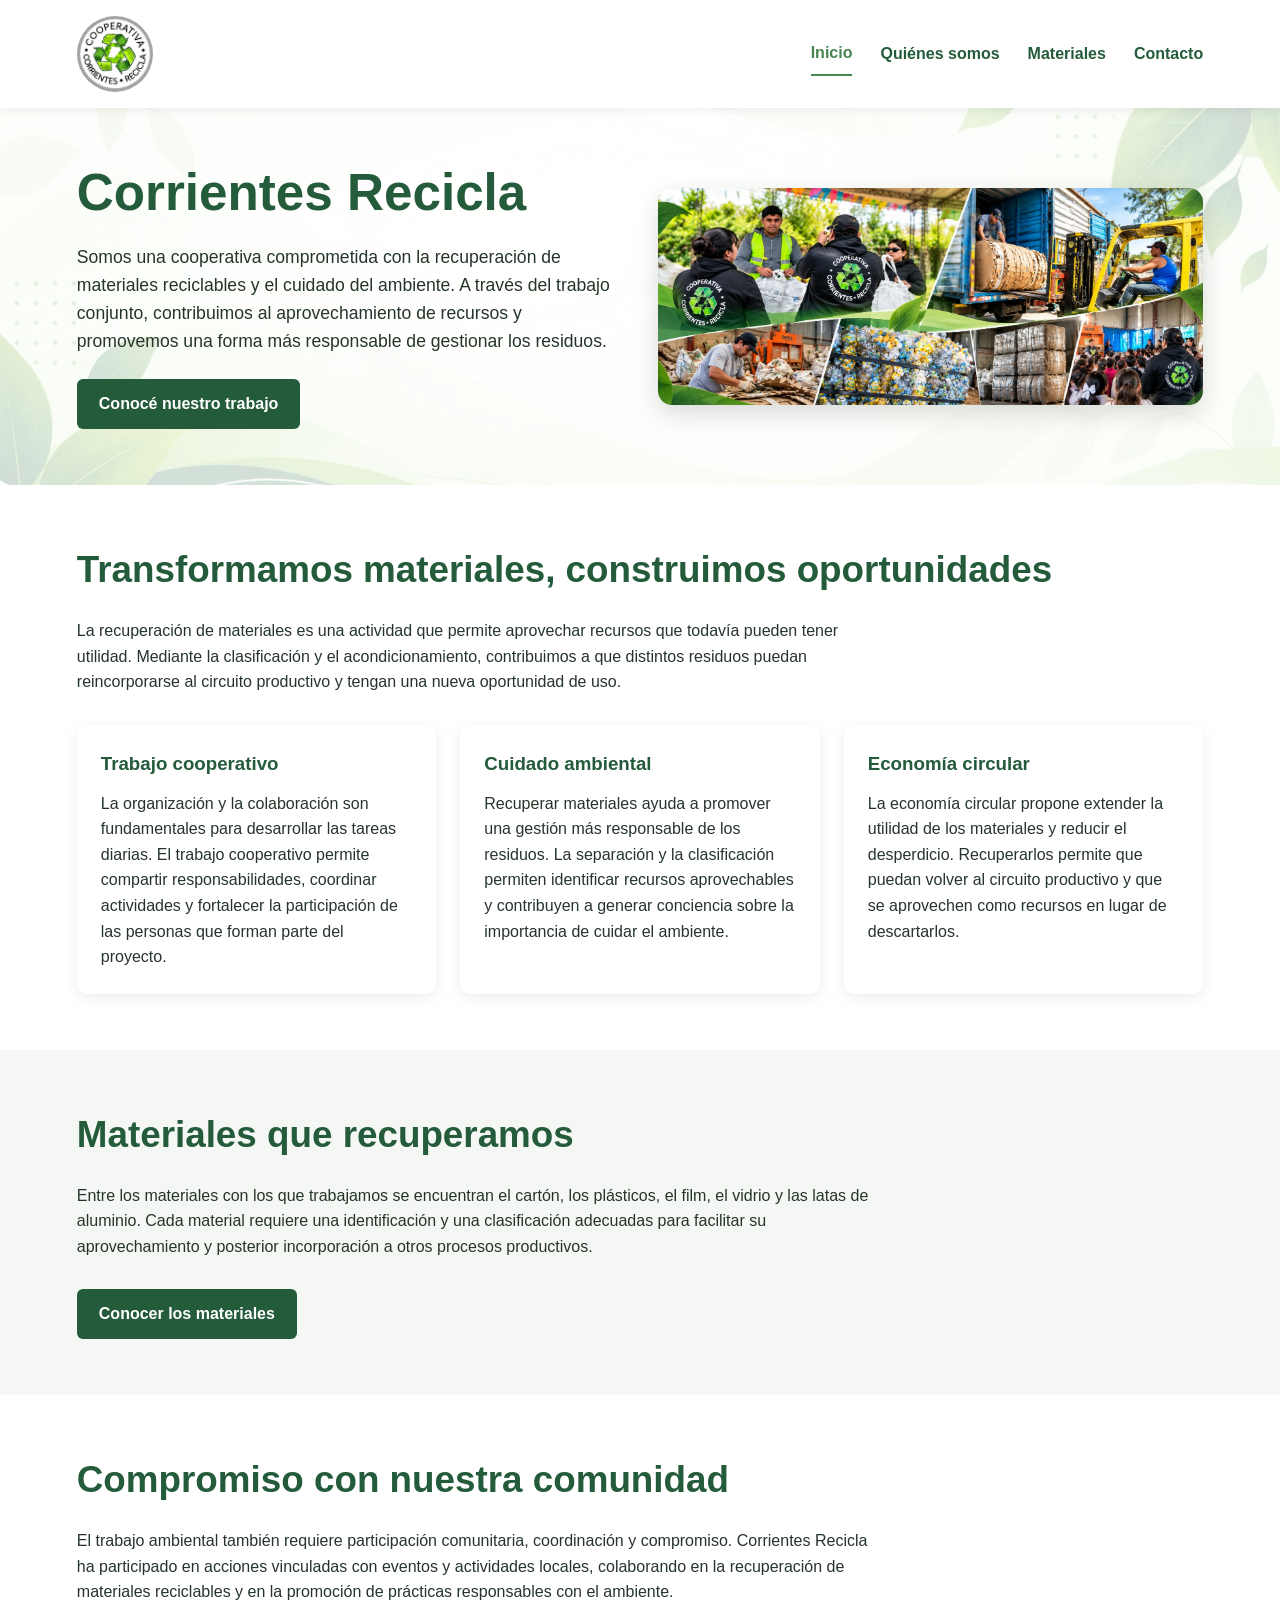
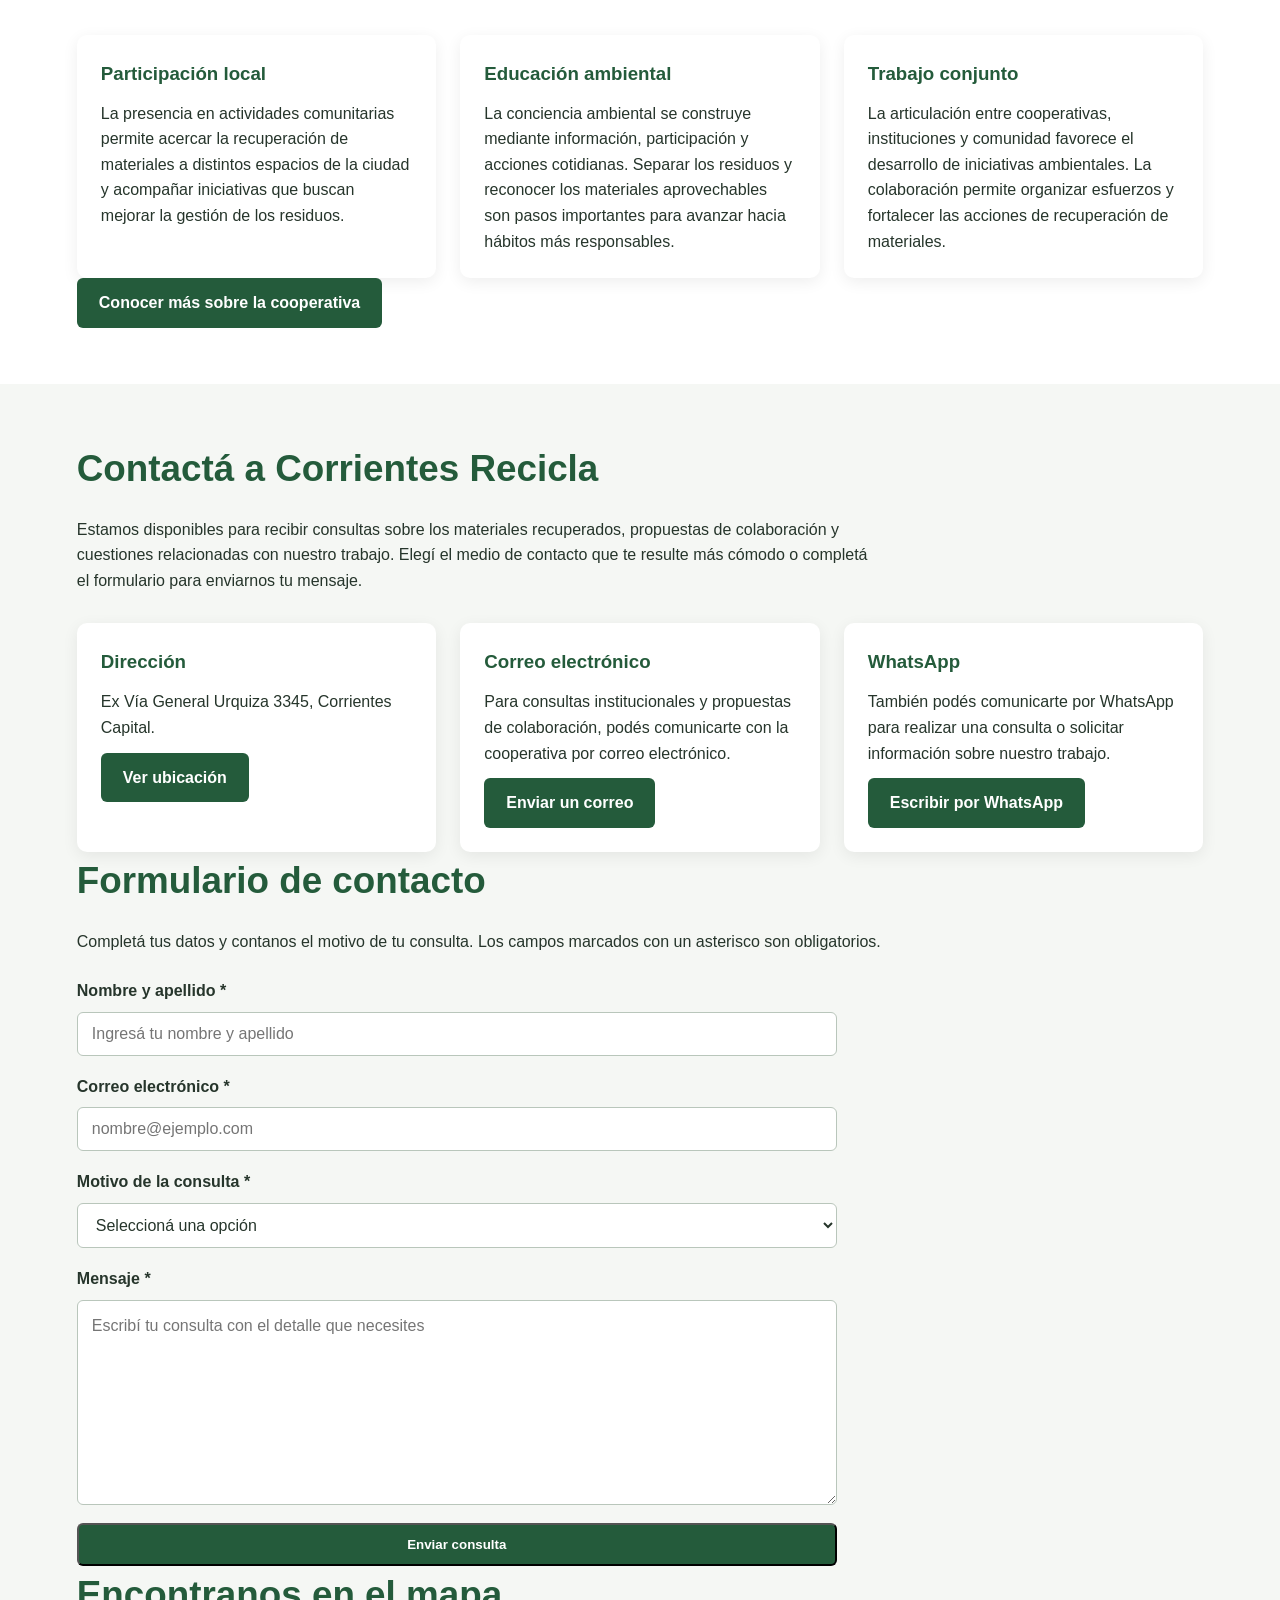
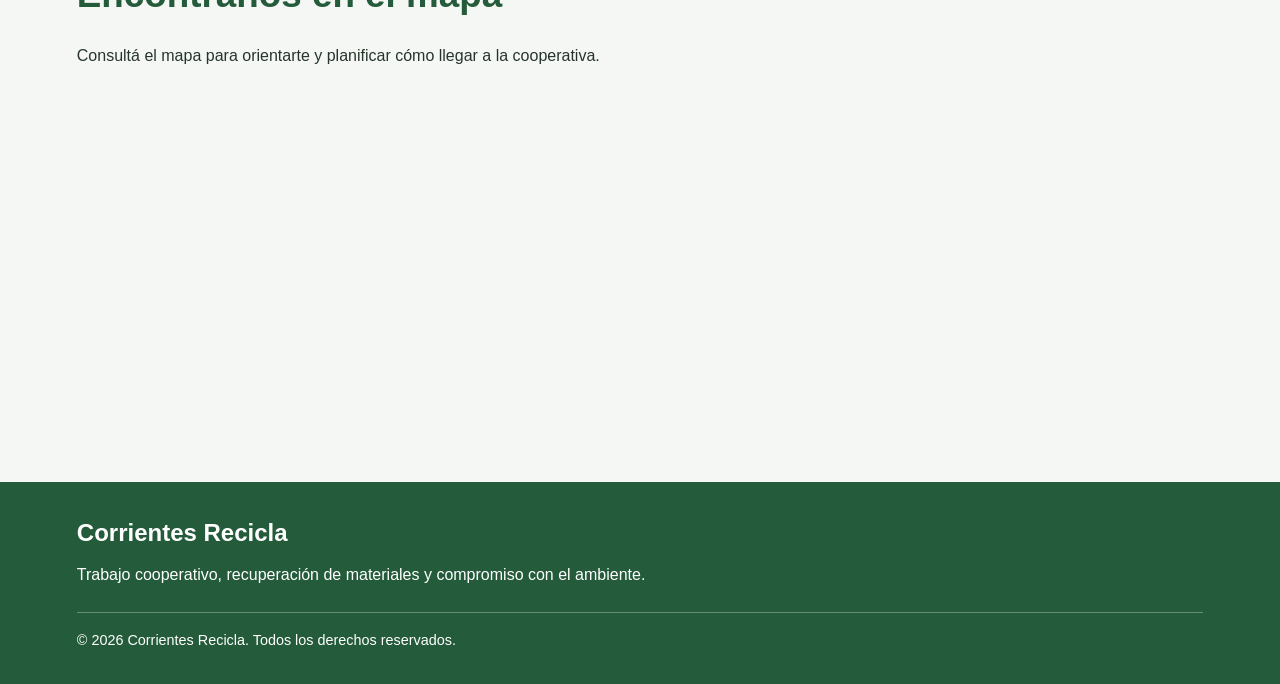
==== Corrientes Recicla/index.html @ 3e2b5e4b "Add files via upload" ====
<!DOCTYPE html>
<html lang="es">

<head>
    <meta charset="UTF-8">
    <meta name="viewport" content="width=device-width, initial-scale=1.0">

    <meta name="description"
          content="Conocé Corrientes Recicla, su trabajo cooperativo, la recuperación de materiales reciclables y su compromiso con el ambiente.">

    <title>Corrientes Recicla | Cooperativa de reciclaje</title>

    <link rel="stylesheet" href="css/style.css">
</head>

<body>

    <!-- ENCABEZADO -->
    <header class="site-header">

        <a class="logo-link"
           href="index.html"
           aria-label="Inicio de Corrientes Recicla">

            <img class="logo"
                 src="media/logo.jpeg"
                 alt="Logo de Corrientes Recicla">
        </a>

        <button class="nav-toggle"
                type="button"
                aria-label="Abrir menú"
                aria-expanded="false">
            Menú ☰
        </button>

        <nav class="site-nav" aria-label="Navegación principal">
            <a class="active" href="index.html">Inicio</a>
            <a href="page/nosotros.html">Quiénes somos</a>
            <a href="page/materiales.html">Materiales</a>
            <a href="#contacto">Contacto</a>
        </nav>

    </header>

    <main>

        <!-- PORTADA -->
        <section class="hero">

            <div class="hero-content fade-in">

                <h1>Corrientes Recicla</h1>

                <p>
                    Somos una cooperativa comprometida con la recuperación
                    de materiales reciclables y el cuidado del ambiente.
                    A través del trabajo conjunto, contribuimos al
                    aprovechamiento de recursos y promovemos una forma
                    más responsable de gestionar los residuos.
                </p>

                <a class="button" href="page/nosotros.html">
                    Conocé nuestro trabajo
                </a>

            </div>

            <img class="hero-image fade-in"
                 src="media/portada.jpeg"
                 alt="Imagen de portada de Corrientes Recicla">

        </section>

        <!-- PRESENTACIÓN INSTITUCIONAL -->
        <section class="section">

            <h2>Transformamos materiales, construimos oportunidades</h2>

            <p class="section-intro">
                La recuperación de materiales es una actividad que
                permite aprovechar recursos que todavía pueden tener
                utilidad. Mediante la clasificación y el acondicionamiento,
                contribuimos a que distintos residuos puedan reincorporarse
                al circuito productivo y tengan una nueva oportunidad
                de uso.
            </p>

            <div class="features">

                <article class="feature-card">

                    <h3>Trabajo cooperativo</h3>

                    <p>
                        La organización y la colaboración son fundamentales
                        para desarrollar las tareas diarias. El trabajo
                        cooperativo permite compartir responsabilidades,
                        coordinar actividades y fortalecer la participación
                        de las personas que forman parte del proyecto.
                    </p>

                </article>

                <article class="feature-card">

                    <h3>Cuidado ambiental</h3>

                    <p>
                        Recuperar materiales ayuda a promover una gestión
                        más responsable de los residuos. La separación
                        y la clasificación permiten identificar recursos
                        aprovechables y contribuyen a generar conciencia
                        sobre la importancia de cuidar el ambiente.
                    </p>

                </article>

                <article class="feature-card">

                    <h3>Economía circular</h3>

                    <p>
                        La economía circular propone extender la utilidad
                        de los materiales y reducir el desperdicio.
                        Recuperarlos permite que puedan volver al circuito
                        productivo y que se aprovechen como recursos
                        en lugar de descartarlos.
                    </p>

                </article>

            </div>

        </section>

        <!-- MATERIALES RECUPERADOS -->
        <section class="section section-light">

            <h2>Materiales que recuperamos</h2>

            <p class="section-intro">
                Entre los materiales con los que trabajamos se encuentran
                el cartón, los plásticos, el film, el vidrio y las latas
                de aluminio. Cada material requiere una identificación
                y una clasificación adecuadas para facilitar su
                aprovechamiento y posterior incorporación a otros
                procesos productivos.
            </p>

            <a class="button" href="page/materiales.html">
                Conocer los materiales
            </a>

        </section>

        <!-- COMPROMISO CON LA COMUNIDAD -->
        <section class="section">

            <h2>Compromiso con nuestra comunidad</h2>

            <p class="section-intro">
                El trabajo ambiental también requiere participación
                comunitaria, coordinación y compromiso. Corrientes
                Recicla ha participado en acciones vinculadas con
                eventos y actividades locales, colaborando en la
                recuperación de materiales reciclables y en la
                promoción de prácticas responsables con el ambiente.
            </p>

            <div class="features">

                <article class="feature-card">

                    <h3>Participación local</h3>

                    <p>
                        La presencia en actividades comunitarias permite
                        acercar la recuperación de materiales a distintos
                        espacios de la ciudad y acompañar iniciativas
                        que buscan mejorar la gestión de los residuos.
                    </p>

                </article>

                <article class="feature-card">

                    <h3>Educación ambiental</h3>

                    <p>
                        La conciencia ambiental se construye mediante
                        información, participación y acciones cotidianas.
                        Separar los residuos y reconocer los materiales
                        aprovechables son pasos importantes para
                        avanzar hacia hábitos más responsables.
                    </p>

                </article>

                <article class="feature-card">

                    <h3>Trabajo conjunto</h3>

                    <p>
                        La articulación entre cooperativas, instituciones
                        y comunidad favorece el desarrollo de iniciativas
                        ambientales. La colaboración permite organizar
                        esfuerzos y fortalecer las acciones de
                        recuperación de materiales.
                    </p>

                </article>

            </div>

            <a class="button" href="page/nosotros.html">
                Conocer más sobre la cooperativa
            </a>

        </section>

        <!-- CONTACTO -->
        <section class="section section-light" id="contacto">

            <h2>Contactá a Corrientes Recicla</h2>

            <p class="section-intro">
                Estamos disponibles para recibir consultas sobre los
                materiales recuperados, propuestas de colaboración
                y cuestiones relacionadas con nuestro trabajo.
                Elegí el medio de contacto que te resulte más cómodo
                o completá el formulario para enviarnos tu mensaje.
            </p>

            <div class="features">

                <article class="feature-card">

                    <h3>Dirección</h3>

                    <p>
                        Ex Vía General Urquiza 3345,
                        Corrientes Capital.
                    </p>

                    <a class="button"
                       href="https://www.google.com/maps/search/?api=1&query=Ex%20V%C3%ADa%20General%20Urquiza%203345%2C%20Corrientes%2C%20Argentina"
                       target="_blank"
                       rel="noopener noreferrer">
                        Ver ubicación
                    </a>

                </article>

                <article class="feature-card">

                    <h3>Correo electrónico</h3>

                    <p>
                        Para consultas institucionales y propuestas
                        de colaboración, podés comunicarte con
                        la cooperativa por correo electrónico.
                    </p>

                    <a class="button"
                       href="mailto:corrientesrecicla2026@gmail.com">
                        Enviar un correo
                    </a>

                </article>

                <article class="feature-card">

                    <h3>WhatsApp</h3>

                    <p>
                        También podés comunicarte por WhatsApp
                        para realizar una consulta o solicitar
                        información sobre nuestro trabajo.
                    </p>

                    <a class="button"
                       href="https://wa.me/5493734498492"
                       target="_blank"
                       rel="noopener noreferrer">
                        Escribir por WhatsApp
                    </a>

                </article>

            </div>

            <!-- FORMULARIO DE CONTACTO -->
            <div class="content-block">

                <h2>Formulario de contacto</h2>

                <p>
                    Completá tus datos y contanos el motivo de tu consulta.
                    Los campos marcados con un asterisco son obligatorios.
                </p>

                <form class="contact-form"
                      action="https://formsubmit.co/corrientesrecicla2026@gmail.com"
                      method="POST">

                    <input type="hidden"
                           name="_subject"
                           value="Nueva consulta desde Corrientes Recicla">

                    <div class="form-group">

                        <label for="nombre">
                            Nombre y apellido *
                        </label>

                        <input type="text"
                               id="nombre"
                               name="nombre"
                               autocomplete="name"
                               placeholder="Ingresá tu nombre y apellido"
                               required>

                    </div>

                    <div class="form-group">

                        <label for="correo">
                            Correo electrónico *
                        </label>

                        <input type="email"
                               id="correo"
                               name="email"
                               autocomplete="email"
                               placeholder="nombre@ejemplo.com"
                               required>

                    </div>

                    <div class="form-group">

                        <label for="motivo">
                            Motivo de la consulta *
                        </label>

                        <select id="motivo"
                                name="motivo"
                                required>

                            <option value="">
                                Seleccioná una opción
                            </option>

                            <option value="Consulta por materiales">
                                Consulta por materiales
                            </option>

                            <option value="Propuesta de colaboración">
                                Propuesta de colaboración
                            </option>

                            <option value="Consulta institucional">
                                Consulta institucional
                            </option>

                            <option value="Otro">
                                Otro motivo
                            </option>

                        </select>

                    </div>

                    <div class="form-group">

                        <label for="mensaje">
                            Mensaje *
                        </label>

                        <textarea id="mensaje"
                                  name="mensaje"
                                  rows="7"
                                  placeholder="Escribí tu consulta con el detalle que necesites"
                                  required></textarea>

                    </div>

                    <button class="button" type="submit">
                        Enviar consulta
                    </button>

                </form>

            </div>

            <!-- MAPA -->
            <div class="content-block">

                <h2>Encontranos en el mapa</h2>

                <p>
                    Consultá el mapa para orientarte y planificar
                    cómo llegar a la cooperativa.
                </p>

                <iframe
                    src="https://maps.google.com/maps?q=Ex%20V%C3%ADa%20General%20Urquiza%203345%2C%20Corrientes%2C%20Argentina&output=embed"
                    title="Mapa de ubicación de Corrientes Recicla"
                    width="100%"
                    height="350"
                    style="border:0;"
                    loading="lazy"
                    referrerpolicy="no-referrer-when-downgrade"
                    allowfullscreen>
                </iframe>

            </div>

        </section>

    </main>

    <!-- PIE DE PÁGINA -->
    <footer class="site-footer">

        <div class="footer-content">

            <div>

                <h2>Corrientes Recicla</h2>

                <p>
                    Trabajo cooperativo, recuperación de materiales
                    y compromiso con el ambiente.
                </p>

            </div>

        </div>

        <p class="copyright">
            © 2026 Corrientes Recicla. Todos los derechos reservados.
        </p>

    </footer>

    <script src="js/scrip.js"></script>

</body>
</html>
---- Corrientes Recicla/css/style.css ----
/* ===== CONFIGURACIÓN GENERAL ===== */
:root {
    --verde-oscuro: #245b3b;
    --verde: #478653;
    --verde-claro: #eaf3e8;
    --blanco: #ffffff;
    --texto: #26352b;
    --gris: #f5f7f4;
}

* {
    box-sizing: border-box;
    margin: 0;
    padding: 0;
}

html {
    scroll-behavior: smooth;
}

body {
    font-family: Arial, Helvetica, sans-serif;
    color: var(--texto);
    background: var(--blanco);
    line-height: 1.6;
}

img {
    display: block;
    max-width: 100%;
    height: auto;
}

a {
    color: var(--verde-oscuro);
    text-decoration: none;
}

a:hover {
    color: var(--verde);
}

/* ===== ENCABEZADO Y NAVEGACIÓN ===== */
.site-header {
    position: relative;
    z-index: 10;
    display: flex;
    align-items: center;
    justify-content: space-between;
    gap: 24px;
    padding: 16px 6%;
    background: var(--blanco);
    box-shadow: 0 2px 10px rgba(0, 0, 0, 0.08);
}

.logo-link {
    display: flex;
    align-items: center;
    gap: 12px;
}

.logo {
    width: 76px;
    height: 76px;
    object-fit: contain;
    border-radius: 50%;
}

.site-nav {
    display: flex;
    align-items: center;
    gap: 28px;
}

.site-nav a {
    display: block;
    font-weight: 700;
    padding: 8px 0;
}

.site-nav a:hover,
.site-nav a.active {
    color: var(--verde);
    border-bottom: 2px solid var(--verde);
}

.nav-toggle {
    display: none;
    border: 0;
    background: var(--verde-oscuro);
    color: var(--blanco);
    padding: 10px 14px;
    border-radius: 6px;
    font-size: 1rem;
    cursor: pointer;
}

/* ===== PORTADA PRINCIPAL ===== */
.hero {
    display: grid;
    grid-template-columns: 1fr 1fr;
    align-items: center;
    gap: 36px;
    padding: 56px 6%;
    background:
        linear-gradient(rgba(255, 255, 255, 0.82),
        rgba(255, 255, 255, 0.82)),
        url("../media/fondo.jpeg") center / cover;
}

.hero-content {
    max-width: 620px;
}

.hero h1 {
    color: var(--verde-oscuro);
    font-size: clamp(2rem, 4vw, 3.4rem);
    line-height: 1.15;
    margin-bottom: 20px;
}

.hero p {
    font-size: 1.1rem;
    margin-bottom: 24px;
}

.hero-image {
    width: 100%;
    max-height: 440px;
    object-fit: cover;
    border-radius: 14px;
    box-shadow: 0 8px 24px rgba(0, 0, 0, 0.14);
}

.button {
    display: inline-block;
    padding: 12px 22px;
    color: var(--blanco);
    background: var(--verde-oscuro);
    border-radius: 6px;
    font-weight: 700;
    transition: background 0.25s, transform 0.25s;
}

.button:hover {
    color: var(--blanco);
    background: var(--verde);
    transform: translateY(-2px);
}

/* ===== SECCIONES Y CONTENIDO ===== */
.section {
    padding: 56px 6%;
}

.section-light {
    background: var(--gris);
}

.section h2,
.page-banner h1 {
    color: var(--verde-oscuro);
    margin-bottom: 18px;
}

.section h2 {
    font-size: clamp(1.6rem, 3vw, 2.3rem);
}

.section-intro {
    max-width: 800px;
    margin-bottom: 30px;
}

.features,
.materials-grid {
    display: grid;
    grid-template-columns: repeat(3, minmax(0, 1fr));
    gap: 24px;
    margin-top: 28px;
}

.feature-card,
.material-card {
    display: flex;
    flex-direction: column;
    align-items: flex-start;
    gap: 12px;
    padding: 24px;
    background: var(--blanco);
    border-radius: 10px;
    box-shadow: 0 4px 16px rgba(0, 0, 0, 0.07);
}

.feature-card h3,
.material-card h2,
.material-card h3 {
    color: var(--verde-oscuro);
}

.material-card img {
    width: 100%;
    height: 210px;
    object-fit: cover;
    border-radius: 8px;
}

/* ===== ENCABEZADOS DE PÁGINAS INTERNAS ===== */
.page-banner {
    padding: 48px 6%;
    background: var(--verde-claro);
}

.page-banner h1 {
    font-size: clamp(2rem, 4vw, 3rem);
}

.page-content {
    padding: 40px 6% 56px;
}

.page-content p {
    margin-bottom: 16px;
}

.content-image {
    width: 100%;
    max-height: 430px;
    object-fit: cover;
    border-radius: 12px;
    margin: 24px 0;
}

/* ===== PIE DE PÁGINA ===== */
.site-footer {
    padding: 32px 6%;
    color: var(--blanco);
    background: var(--verde-oscuro);
}

.footer-content {
    display: flex;
    flex-wrap: wrap;
    justify-content: space-between;
    gap: 24px;
}

.site-footer h2,
.site-footer h3 {
    margin-bottom: 10px;
}

.site-footer a {
    color: var(--blanco);
    text-decoration: underline;
}

.contact-links {
    display: flex;
    flex-wrap: wrap;
    gap: 16px;
    margin-top: 12px;
}

.copyright {
    margin-top: 24px;
    padding-top: 16px;
    border-top: 1px solid rgba(255, 255, 255, 0.3);
    font-size: 0.9rem;
}

/* ===== ANIMACIONES CSS ===== */
.fade-in {
    animation: aparecer 0.8s ease both;
}

@keyframes aparecer {
    from {
        opacity: 0;
        transform: translateY(18px);
    }

    to {
        opacity: 1;
        transform: translateY(0);
    }
}

/* ===== ADAPTACIÓN A CELULARES ===== */
@media (max-width: 768px) {
    .site-header {
        flex-wrap: wrap;
        padding: 12px 5%;
    }

    .logo {
        width: 60px;
        height: 60px;
    }

    .nav-toggle {
        display: block;
    }

    .site-nav {
        display: none;
        flex-direction: column;
        align-items: stretch;
        width: 100%;
        gap: 8px;
        padding: 12px 0;
    }

    .site-nav.is-open {
        display: flex;
    }

    .site-nav a {
        padding: 10px;
    }

    .hero {
        grid-template-columns: 1fr;
        padding: 36px 5%;
        gap: 24px;
    }

    .hero-image {
        max-height: 300px;
    }

    .section {
        padding: 40px 5%;
    }

    .features,
    .materials-grid {
        grid-template-columns: 1fr;
    }

    .page-banner,
    .page-content {
        padding-left: 5%;
        padding-right: 5%;
    }

    .footer-content {
        flex-direction: column;
    }
}
/* ===== FORMULARIO DE CONTACTO ===== */
.contact-form {
    display: flex;
    flex-direction: column;
    gap: 18px;
    width: 100%;
    max-width: 760px;
    margin-top: 24px;
}

.form-group {
    display: flex;
    flex-direction: column;
    gap: 8px;
    width: 100%;
}

.form-group label {
    font-weight: 700;
}

.form-group input,
.form-group select,
.form-group textarea {
    width: 100%;
    padding: 12px 14px;
    font-family: inherit;
    font-size: 1rem;
    color: var(--texto);
    background: var(--blanco);
    border: 1px solid #b9c6bb;
    border-radius: 6px;
}

.form-group textarea {
    min-height: 180px;
    line-height: 1.6;
    resize: vertical;
}

.form-group input:focus,
.form-group select:focus,
.form-group textarea:focus {
    outline: 2px solid var(--verde);
    outline-offset: 2px;
}

/* ===== LISTAS ===== */
.page-content ul,
.page-content ol,
.content-block ul,
.content-block ol {
    margin: 16px 0 24px;
    padding-left: 28px;
}

.page-content li,
.content-block li {
    margin-bottom: 8px;
}

/* ===== TABLAS ===== */
table {
    width: 100%;
    border-collapse: collapse;
    margin: 24px 0;
    background: var(--blanco);
}

th,
td {
    padding: 12px;
    border: 1px solid #cbd5cc;
    text-align: left;
}

th {
    color: var(--blanco);
    background: var(--verde-oscuro);
}

/* ===== AJUSTES PARA CELULARES ===== */
@media (max-width: 600px) {
    .contact-form {
        max-width: 100%;
    }

    th,
    td {
        padding: 8px;
        font-size: 0.9rem;
    }
}
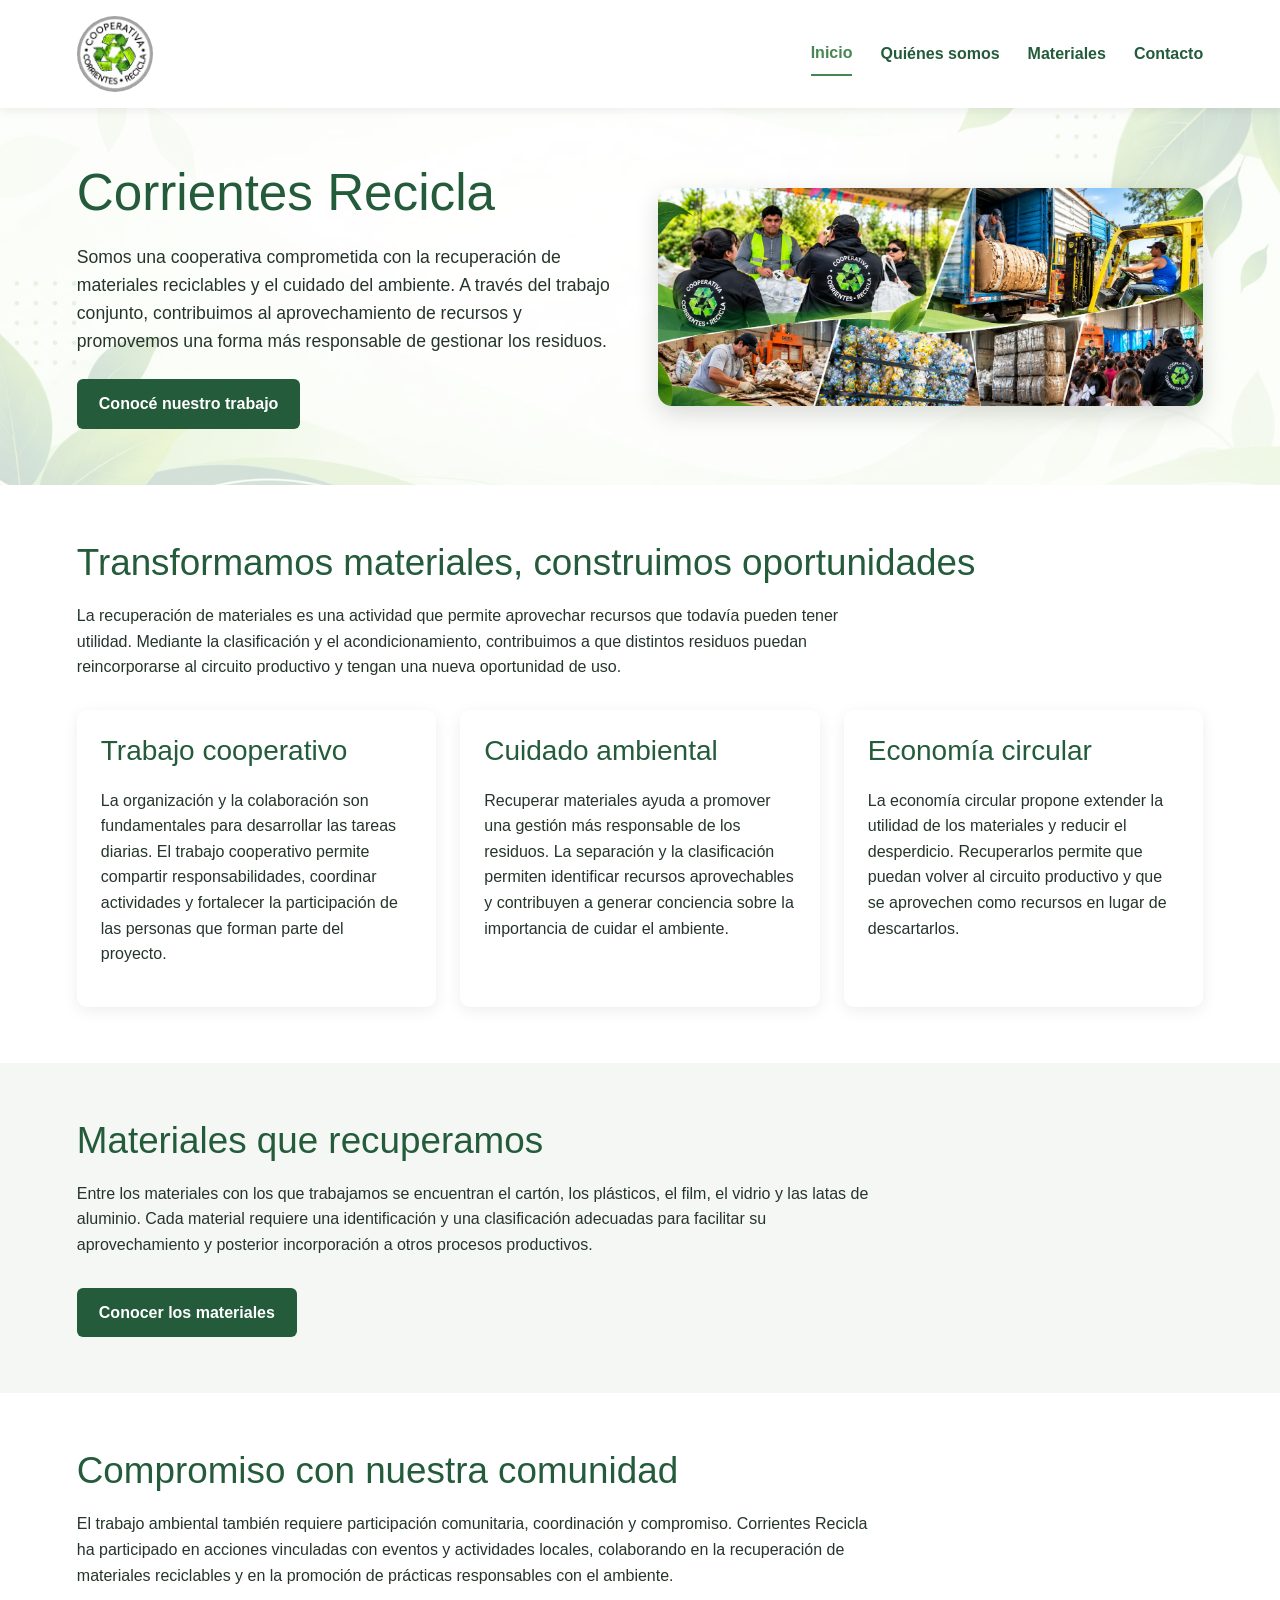
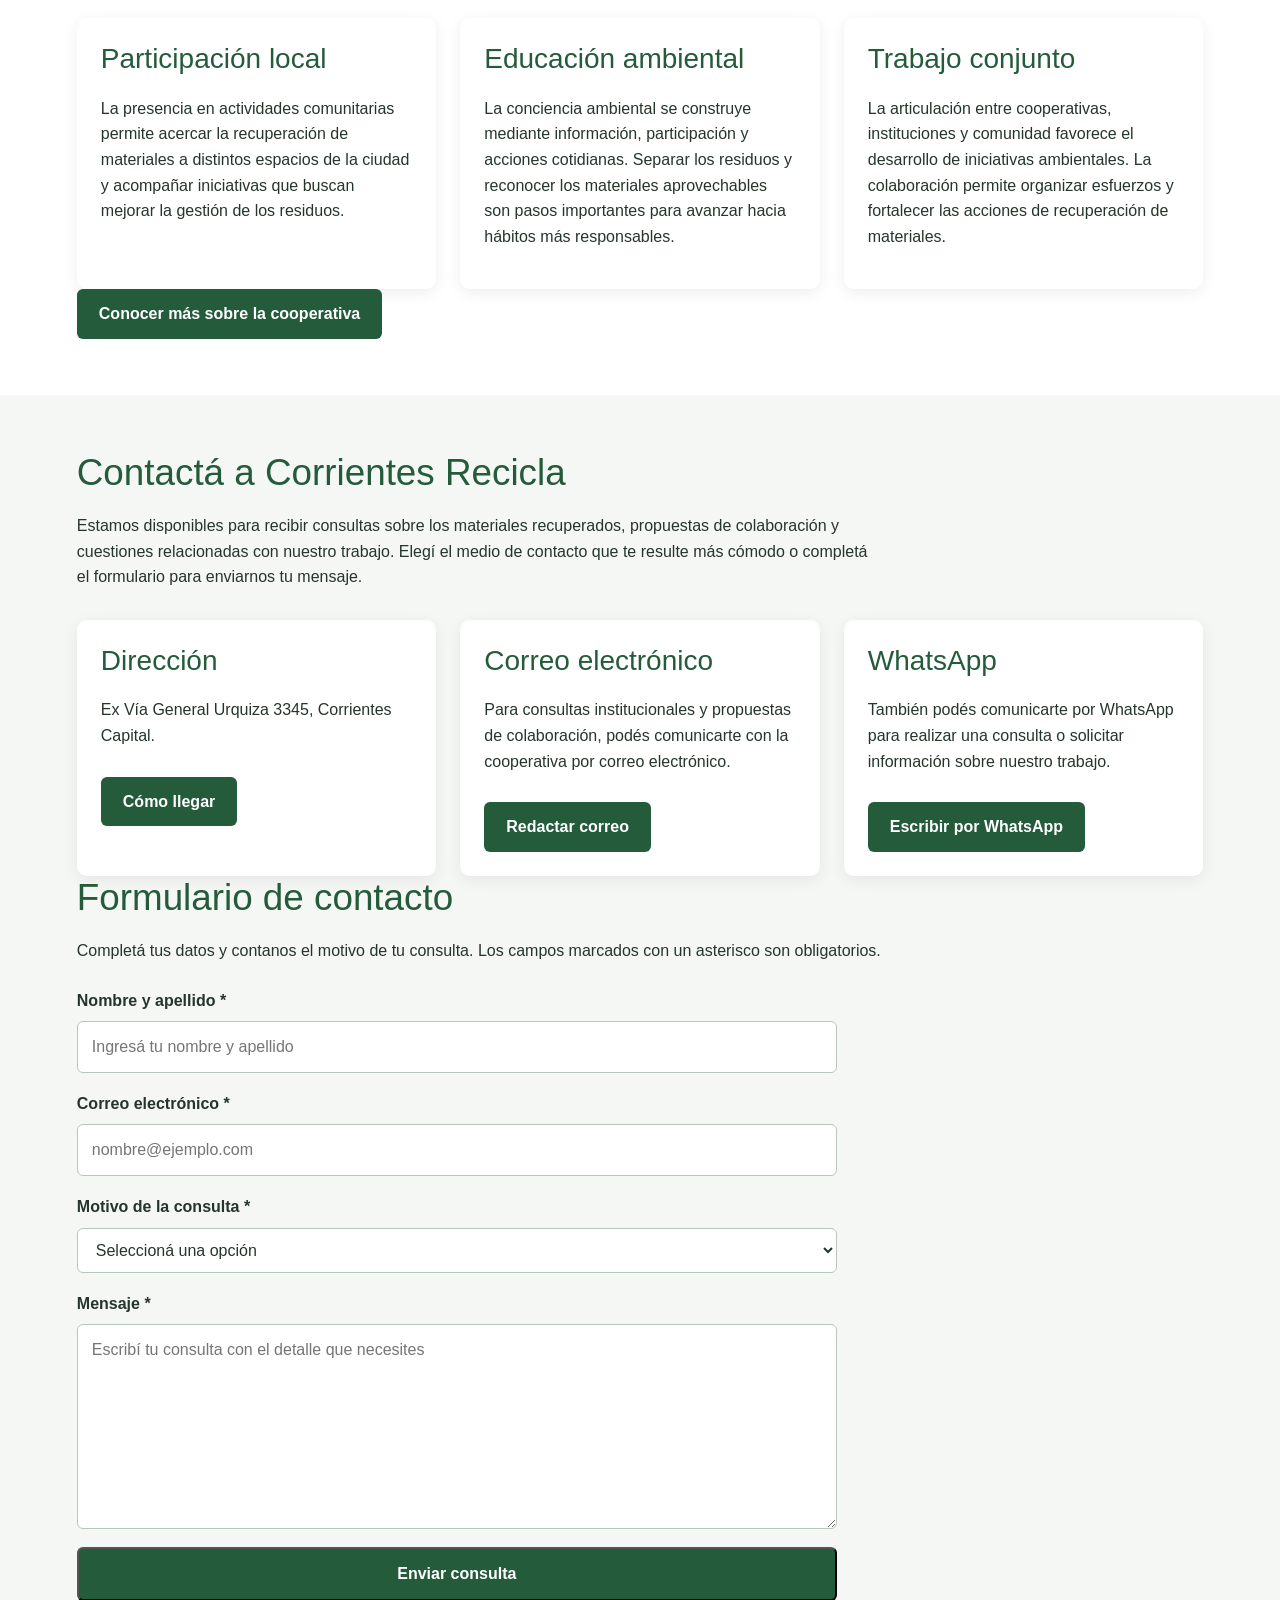
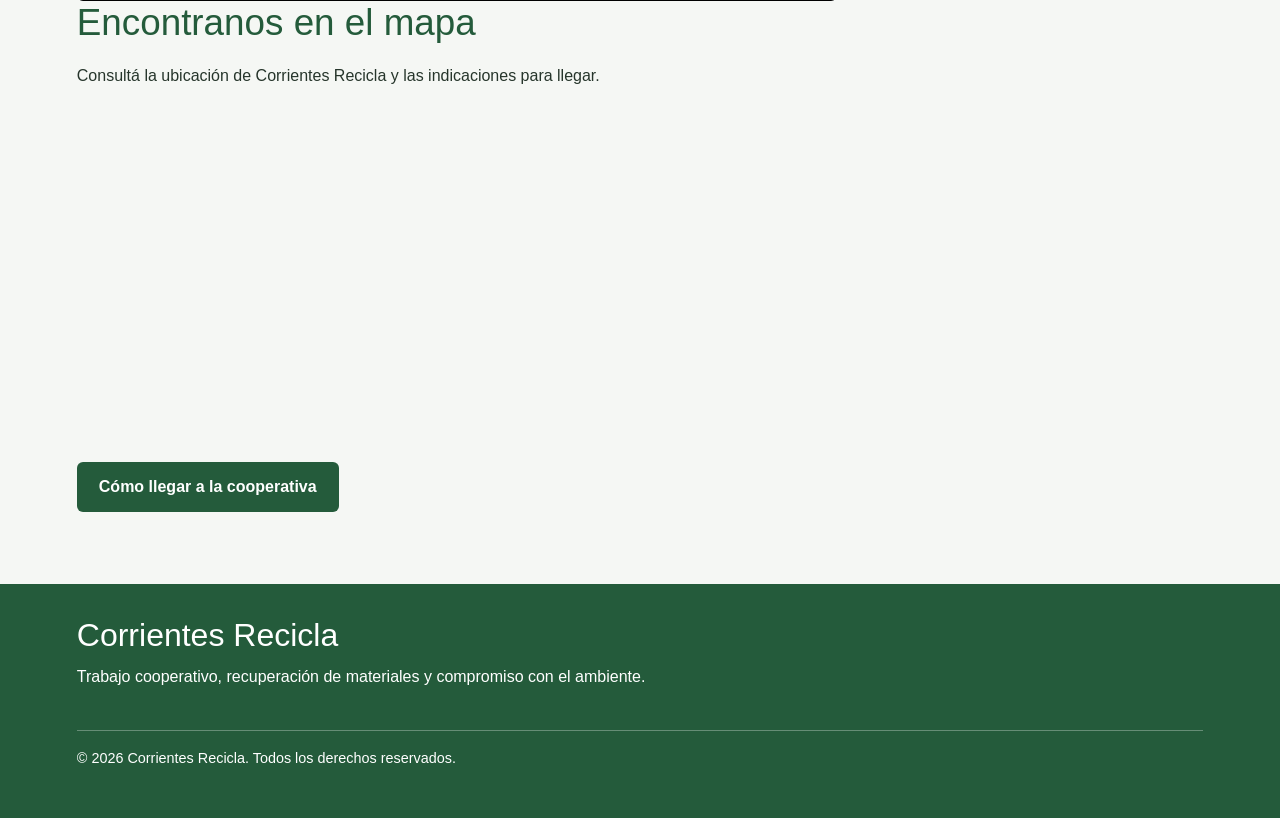
==== commit 5b1e709b: "Update index.html" ====
--- a/Corrientes Recicla/index.html
+++ b/Corrientes Recicla/index.html
@@ -6,16 +6,32 @@
     <meta name="viewport" content="width=device-width, initial-scale=1.0">
 
     <meta name="description"
-          content="Conocé Corrientes Recicla, su trabajo cooperativo, la recuperación de materiales reciclables y su compromiso con el ambiente.">
+        content="Conocé Corrientes Recicla, su trabajo cooperativo, la recuperación de materiales reciclables y su compromiso con el ambiente.">
+
+    <meta name="author" content="Corrientes Recicla">
+    <meta name="theme-color" content="#1f5b46">
 
     <title>Corrientes Recicla | Cooperativa de reciclaje</title>
 
+    <!-- Bootstrap 5.3 -->
+    <link
+        href="https://cdn.jsdelivr.net/npm/bootstrap@5.3.3/dist/css/bootstrap.min.css"
+        rel="stylesheet">
+
+    <!-- Animate.css -->
+    <link
+        rel="stylesheet"
+        href="https://cdnjs.cloudflare.com/ajax/libs/animate.css/4.1.1/animate.min.css">
+
+    <!-- CSS propio -->
     <link rel="stylesheet" href="css/style.css">
+
 </head>
 
 <body>
 
     <!-- ENCABEZADO -->
+
     <header class="site-header">
 
         <a class="logo-link"
@@ -31,24 +47,45 @@
                 type="button"
                 aria-label="Abrir menú"
                 aria-expanded="false">
+
             Menú ☰
+
         </button>
 
         <nav class="site-nav" aria-label="Navegación principal">
-            <a class="active" href="index.html">Inicio</a>
-            <a href="page/nosotros.html">Quiénes somos</a>
-            <a href="page/materiales.html">Materiales</a>
-            <a href="#contacto">Contacto</a>
+
+            <a class="active"
+               href="index.html"
+               aria-current="page">
+                Inicio
+            </a>
+
+            <a href="page/nosotros.html">
+                Quiénes somos
+            </a>
+
+            <a href="page/materiales.html">
+                Materiales
+            </a>
+
+            <a href="#contacto">
+                Contacto
+            </a>
+
         </nav>
 
     </header>
 
+
+    <!-- CONTENIDO PRINCIPAL -->
+
     <main>
 
         <!-- PORTADA -->
+
         <section class="hero">
 
-            <div class="hero-content fade-in">
+            <div class="hero-content animate__animated animate__fadeInUp">
 
                 <h1>Corrientes Recicla</h1>
 
@@ -66,13 +103,15 @@
 
             </div>
 
-            <img class="hero-image fade-in"
+            <img class="hero-image animate__animated animate__zoomIn"
                  src="media/portada.jpeg"
                  alt="Imagen de portada de Corrientes Recicla">
 
         </section>
 
-        <!-- PRESENTACIÓN INSTITUCIONAL -->
+
+        <!-- PROPUESTA DE VALOR -->
+
         <section class="section">
 
             <h2>Transformamos materiales, construimos oportunidades</h2>
@@ -134,7 +173,9 @@
 
         </section>
 
-        <!-- MATERIALES RECUPERADOS -->
+
+        <!-- MATERIALES -->
+
         <section class="section section-light">
 
             <h2>Materiales que recuperamos</h2>
@@ -154,7 +195,9 @@
 
         </section>
 
-        <!-- COMPROMISO CON LA COMUNIDAD -->
+
+        <!-- COMPROMISO COMUNITARIO -->
+
         <section class="section">
 
             <h2>Compromiso con nuestra comunidad</h2>
@@ -219,7 +262,9 @@
 
         </section>
 
+
         <!-- CONTACTO -->
+
         <section class="section section-light" id="contacto">
 
             <h2>Contactá a Corrientes Recicla</h2>
@@ -244,10 +289,10 @@
                     </p>
 
                     <a class="button"
-                       href="https://www.google.com/maps/search/?api=1&query=Ex%20V%C3%ADa%20General%20Urquiza%203345%2C%20Corrientes%2C%20Argentina"
+                       href="https://www.google.com/maps/dir/?api=1&destination=Cooperativa%20Corrientes%20Recicla%2C%20Ex%20V%C3%ADa%20General%20Urquiza%2C%20Corrientes%2C%20Argentina"
                        target="_blank"
                        rel="noopener noreferrer">
-                        Ver ubicación
+                        Cómo llegar
                     </a>
 
                 </article>
@@ -263,8 +308,10 @@
                     </p>
 
                     <a class="button"
-                       href="mailto:corrientesrecicla2026@gmail.com">
-                        Enviar un correo
+                       href="https://mail.google.com/mail/?view=cm&fs=1&to=corrientesrecicla2026@gmail.com"
+                       target="_blank"
+                       rel="noopener noreferrer">
+                        Redactar correo
                     </a>
 
                 </article>
@@ -290,7 +337,9 @@
 
             </div>
 
-            <!-- FORMULARIO DE CONTACTO -->
+
+            <!-- FORMULARIO -->
+
             <div class="content-block">
 
                 <h2>Formulario de contacto</h2>
@@ -394,18 +443,20 @@
 
             </div>
 
+
             <!-- MAPA -->
+
             <div class="content-block">
 
                 <h2>Encontranos en el mapa</h2>
 
                 <p>
-                    Consultá el mapa para orientarte y planificar
-                    cómo llegar a la cooperativa.
+                    Consultá la ubicación de Corrientes Recicla
+                    y las indicaciones para llegar.
                 </p>
 
                 <iframe
-                    src="https://maps.google.com/maps?q=Ex%20V%C3%ADa%20General%20Urquiza%203345%2C%20Corrientes%2C%20Argentina&output=embed"
+                    src="https://maps.google.com/maps?q=Cooperativa%20Corrientes%20Recicla%2C%20Ex%20V%C3%ADa%20General%20Urquiza%20y%20Pergamino%2C%20Corrientes%2C%20Argentina&output=embed"
                     title="Mapa de ubicación de Corrientes Recicla"
                     width="100%"
                     height="350"
@@ -415,13 +466,26 @@
                     allowfullscreen>
                 </iframe>
 
+                <p>
+
+                    <a class="button"
+                       href="https://www.google.com/maps/dir/?api=1&destination=Cooperativa%20Corrientes%20Recicla%2C%20Ex%20V%C3%ADa%20General%20Urquiza%2C%20Corrientes%2C%20Argentina"
+                       target="_blank"
+                       rel="noopener noreferrer">
+                        Cómo llegar a la cooperativa
+                    </a>
+
+                </p>
+
             </div>
 
         </section>
 
     </main>
 
+
     <!-- PIE DE PÁGINA -->
+
     <footer class="site-footer">
 
         <div class="footer-content">
@@ -445,7 +509,17 @@
 
     </footer>
 
+
+    <!-- Bootstrap JavaScript -->
+
+    <script
+        src="https://cdn.jsdelivr.net/npm/bootstrap@5.3.3/dist/js/bootstrap.bundle.min.js">
+    </script>
+
+    <!-- JavaScript propio -->
+
     <script src="js/scrip.js"></script>
 
 </body>
-</html>+
+</html>
